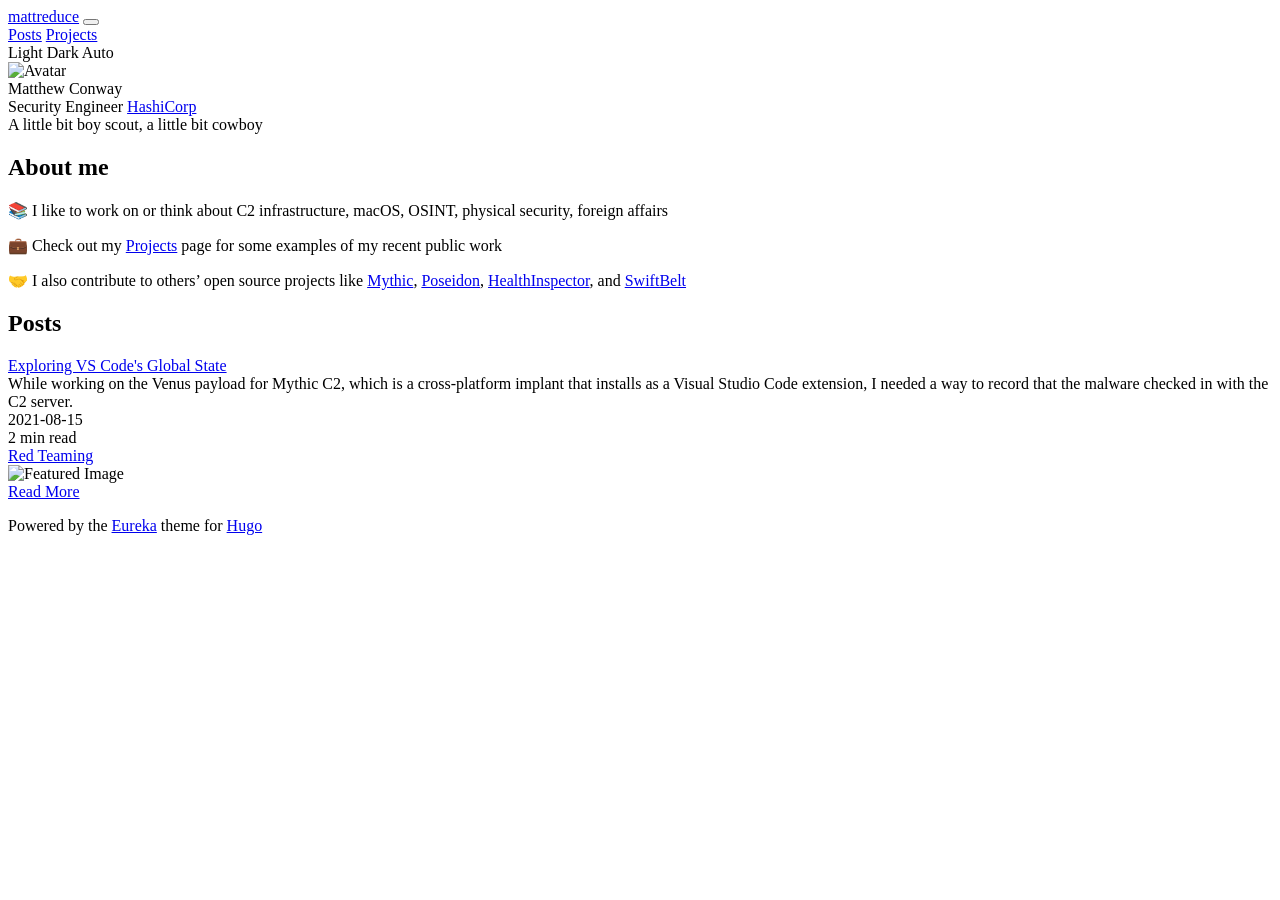
==== index.html @ b8c22f52 "Update role in About" ====
<!DOCTYPE html>
<html lang='en' ><meta charset="utf-8">
<meta name="viewport" content="width=device-width">


<title>mattreduce</title>

<meta name="generator" content="Hugo Eureka 0.8.2" />
<link rel="stylesheet" href="https://mattreduce.com/css/eureka.min.css">
<script defer src="https://mattreduce.com/js/eureka.min.js"></script>

<link rel="preconnect" href="https://fonts.gstatic.com" crossorigin>
<link rel="preload"
  href="https://fonts.googleapis.com/css2?family=Lora:wght@400;600;700&family=Noto+Serif+SC:wght@400;600;700&display=swap"
  as="style" onload="this.onload=null;this.rel='stylesheet'">

<link rel="stylesheet" href="https://cdn.jsdelivr.net/gh/highlightjs/cdn-release@10.1.0/build/styles/solarized-light.min.css"
   media="print"
  onload="this.media='all';this.onload=null" crossorigin>
<script defer src="https://cdn.jsdelivr.net/gh/highlightjs/cdn-release@10.1.0/build/highlight.min.js"
   crossorigin></script>

<script defer src="https://cdn.jsdelivr.net/npm/@fortawesome/fontawesome-free@5.14.0/js/all.min.js"
   integrity="sha256-uNYoXefWRqv&#43;PsIF/OflNmwtKM4lStn9yrz2gVl6ymo="  crossorigin></script>




<link rel="stylesheet" href="https://cdn.jsdelivr.net/npm/katex@0.12.0/dist/katex.min.css"
   integrity="sha384-AfEj0r4/OFrOo5t7NnNe46zW/tFgW6x/bCJG8FqQCEo3&#43;Aro6EYUG4&#43;cU&#43;KJWu/X"  media="print"
  onload="this.media='all';this.onload=null" crossorigin>
<script defer src="https://cdn.jsdelivr.net/npm/katex@0.12.0/dist/katex.min.js" 
  integrity="sha384-g7c&#43;Jr9ZivxKLnZTDUhnkOnsh30B4H0rpLUpJ4jAIKs4fnJI&#43;sEnkvrMWph2EDg4"  crossorigin></script>
<script defer src="https://cdn.jsdelivr.net/npm/katex@0.12.0/dist/contrib/auto-render.min.js"
   integrity="sha384-mll67QQFJfxn0IYznZYonOWZ644AWYC&#43;Pt2cHqMaRhXVrursRwvLnLaebdGIlYNa"  crossorigin></script>
<script>
  document.addEventListener("DOMContentLoaded", function () {
    renderMathInElement(document.body, {
      delimiters: [
        { left: "$$", right: "$$", display: true },
        { left: "$", right: "$", display: false },
        { left: "\\(", right: "\\)", display: false },
        { left: "\\[", right: "\\]", display: true }
      ],
    });
  });
</script>



<script defer data-domain="mattreduce.com" src="https://plausible.io/js/plausible.js"></script>

<link rel="icon" type="image/png" sizes="32x32" href="https://mattreduce.com/images/avatar_huf38824a2a3c7ac9c9c548be91b944c39_67385_32x32_fill_q75_box_center.jpg">
<link rel="apple-touch-icon" sizes="180x180" href="https://mattreduce.com/images/avatar_huf38824a2a3c7ac9c9c548be91b944c39_67385_180x180_fill_q75_box_center.jpg">

<meta name="description"
  content="Matthew Conway (mattreduce)">



<meta property="og:title" content="mattreduce" />
<meta property="og:type" content="website" />


<meta property="og:image" content="https://mattreduce.com/images/avatar.jpg">


<meta property="og:url" content="https://mattreduce.com/" />





<meta property="og:description" content="Matthew Conway (mattreduce)" />





<meta property="og:locale" content="en" />




<meta property="og:site_name" content="mattreduce" />






<meta property="og:updated_time" content="2021-08-15T00:55:00-07:00" />



<meta property="article:section" content="" />


<link rel="alternate" type="application/rss+xml" href="https://mattreduce.com/index.xml" title="mattreduce" />

<body class="flex flex-col min-h-screen">
  <header class="fixed flex items-center w-full min-h-16 pl-scrollbar z-50 bg-secondary-bg shadow-sm">
    <div class="w-full max-w-screen-xl mx-auto"><script>
    let storageColorScheme = localStorage.getItem("lightDarkMode")
    if (((storageColorScheme == 'Auto' || storageColorScheme == null) && window.matchMedia("(prefers-color-scheme: dark)").matches) || storageColorScheme == "Dark") {
        document.getElementsByTagName('html')[0].classList.add('dark')
    }
</script>
<nav class="flex items-center justify-between flex-wrap px-4 py-4 md:py-0">
    <a href="/" class="mr-6 text-primary-text text-xl font-bold">mattreduce</a>
    <button id="navbar-btn" class="md:hidden flex items-center px-3 py-2" aria-label="Open Navbar">
        <i class="fas fa-bars"></i>
    </button>

    <div id="target"
        class="hidden block md:flex md:flex-grow md:justify-between md:items-center w-full md:w-auto text-primary-text z-20">
        <div class="md:flex md:h-16 text-sm md:flex-grow pb-4 md:pb-0 border-b md:border-b-0">
            <a href="/posts/" class="block mt-4 md:inline-block md:mt-0 md:h-(16-4px) md:leading-(16-4px) box-border md:border-t-2 md:border-b-2  border-transparent  mr-4">Posts</a>
            <a href="/projects/" class="block mt-4 md:inline-block md:mt-0 md:h-(16-4px) md:leading-(16-4px) box-border md:border-t-2 md:border-b-2  border-transparent  mr-4">Projects</a>
        </div>

        <div class="flex">
            <div class="relative pt-4 md:pt-0">
                <div class="cursor-pointer hover:text-eureka" id="lightDarkMode">
                    <i class="fas fa-adjust"></i>
                </div>
                <div class="fixed hidden inset-0 opacity-0 h-full w-full cursor-default z-30" id="is-open">
                </div>
                <div class="absolute flex flex-col left-0 md:left-auto right-auto md:right-0 hidden bg-secondary-bg w-48 rounded py-2 border border-tertiary-bg cursor-pointer z-40"
                    id='lightDarkOptions'>
                    <span class="px-4 py-1 hover:text-eureka" name="Light">Light</span>
                    <span class="px-4 py-1 hover:text-eureka" name="Dark">Dark</span>
                    <span class="px-4 py-1 hover:text-eureka" name="Auto">Auto</span>
                </div>
            </div>
        </div>
    </div>

    <div class="fixed hidden inset-0 opacity-0 h-full w-full cursor-default z-0" id="is-open-mobile">
    </div>

</nav>
<script>
    
    let element = document.getElementById('lightDarkMode')
    if (storageColorScheme == null || storageColorScheme == 'Auto') {
        document.addEventListener('DOMContentLoaded', () => {
            window.matchMedia("(prefers-color-scheme: dark)").addEventListener('change', switchDarkMode)
        })
    } else if (storageColorScheme == "Light") {
        element.firstElementChild.classList.remove('fa-adjust')
        element.firstElementChild.setAttribute("data-icon", 'sun')
        element.firstElementChild.classList.add('fa-sun')
    } else if (storageColorScheme == "Dark") {
        element.firstElementChild.classList.remove('fa-adjust')
        element.firstElementChild.setAttribute("data-icon", 'moon')
        element.firstElementChild.classList.add('fa-moon')
    }

    document.addEventListener('DOMContentLoaded', () => {
        getcolorscheme();
        switchBurger();
    });
</script>
</div>
  </header>
  <main class="flex-grow pt-16">
  
  
  
    
      
  

  

  
  
  

  
    
    
    
    
      
      
        
      
    
  

  
  
  
  
    
    
    
    
      
      
    

    
    
    
    
    
  

  <div class="pl-scrollbar bg-secondary-bg" 
    >
    <div class="max-w-screen-xl mx-auto">
      <div id="about" class="lg:w-3/4 mx-auto px-6 md:px-8 xl:px-12 py-12">
        
  

  
    <div class="flex flex-col md:flex-row items-center justify-center mb-12">
  
  
    <div class="flex-none w-48 mx-auto md:ml-0 md:mr-8 md:pr-8 md:border-r">
      <img src="https://mattreduce.com/images/avatar.jpg" class="rounded-full" alt="Avatar">
    </div>
  
  <div class="flex-grow mt-4 md:mt-0">
    <div class="text-3xl py-4">Matthew Conway</div>
    <div class="w-3/12 xl:w-2/12 border-b"></div>

    <div class="flex items-center pt-4">
      
        <i class="fas fa-user"></i>
      
      <div class="flex flex-wrap">
        
          <span class="pl-4">Security Engineer</span>
        

        
          <a href="https://hashicorp.com" class="pl-4">HashiCorp</a>
        
      </div>

    </div>

    
      <div class="py-8 text-lg leading-normal">
        A little bit boy scout, a little bit cowboy
      </div>
    
  </div>
  <div class="flex md:flex-col justify-center items-end ml-8">
    
    
      
      
      
      
      
      <div class="pb-2 pr-4 md:pr-0 pt-4 md:pt-0">
        <a href="https://twitter.com/svcghost"><i class="fab fa-twitter"></i></a>
      </div>
    
      
      
      
      
      
      <div class="pb-2 pr-4 md:pr-0 pt-4 md:pt-0">
        <a href="https://github.com/mattreduce"><i class="fab fa-github"></i></a>
      </div>
    
  </div>
</div>
<div class="content">
  <h2 id="about-me">About me</h2>
<p>📚 I like to work on or think about C2 infrastructure, macOS, OSINT, physical
security, foreign affairs</p>
<p>💼 Check out my <a href="/projects/">Projects</a> page for some examples of my recent public
work</p>
<p>🤝 I also contribute to others&rsquo; open source projects like
<a href="https://github.com/its-a-feature/Mythic">Mythic</a>,
<a href="https://github.com/MythicAgents/poseidon">Poseidon</a>,
<a href="https://github.com/its-a-feature/HealthInspector">HealthInspector</a>, and
<a href="https://github.com/cedowens/SwiftBelt">SwiftBelt</a></p>

</div>

  

      </div>
    </div>
  </div>

    

  
  
    
      
  

  

  
  
  

  
    
    
    
    
      
      
    
  

  
  
  
  
    
    
    
    
      
      
    

    
    
    
    
    
  

  <div class="pl-scrollbar bg-primary-bg" 
    >
    <div class="max-w-screen-xl mx-auto">
      <div id="pages" class="lg:w-3/4 mx-auto px-6 md:px-8 xl:px-12 py-12">
        
  

  
    
  <h2 class=" font-bold text-3xl my-4">Posts</h2>


  
  
  <div class="overflow-hidden">
    
<div class="mb-6">
  <div class="bg-secondary-bg rounded border hover:shadow-lg transition ease-in-out duration-200 px-6 pt-6 pb-4">
  <div class="flex flex-col-reverse lg:flex-row justify-between">
  
  <div class="w-full lg:w-2/3">
    <div class="mb-4">
  <a href="https://mattreduce.com/posts/vscode-global-state/" class="font-bold text-xl hover:text-eureka">Exploring VS Code&#39;s Global State</a>
</div>
<div class="content">
  While working on the Venus payload for Mythic C2, which is a cross-platform implant that installs as a Visual Studio Code extension, I needed a way to record that the malware checked in with the C2 server.
</div>

<div class="flex flex-wrap flex-row items-center mt-2 text-tertiary-text">
    <div class="mr-6 my-2">
        <i class="fas fa-calendar mr-1"></i>
        <span>2021-08-15</span>
    </div>
    <div class="mr-6 my-2">
        <i class="fas fa-clock mr-1"></i>
        <span>2 min read</span>
    </div>
    
    
    <div class="mr-6 my-2">
        <i class="fas fa-folder mr-1"></i>
        
        <a href="https://mattreduce.com/categories/red-teaming/" class="hover:text-eureka">Red Teaming</a>
        
    </div>
    

    
</div>

  </div>

  
  <div class="w-full lg:w-1/3 mb-4 lg:mb-0 lg:ml-8">
    <img src="https://mattreduce.com/images/posts/vscode-global-state.png" class="w-full" alt="Featured Image">
  </div>
  
</div>
</div>
</div>

    <div class="px-8 pt-2 hover:text-eureka">
      
  <a href="https://mattreduce.com/posts/" class="font-semibold">Read More</a>
  <i class="fas fa-caret-right ml-1"></i>

    </div>
  </div>












  

      </div>
    </div>
  </div>

    

  
  
  </main>
  <footer class="pl-scrollbar">
    <div class="w-full max-w-screen-xl mx-auto"><div class="text-center p-6 pin-b">
    <p class="text-sm text-tertiary-text"> Powered by the <a href="https://github.com/wangchucheng/hugo-eureka" class="hover:text-eureka">Eureka</a> theme for <a href="https://gohugo.io" class="hover:text-eureka">Hugo</a></p>
</div></div>
  </footer>
</body>

</html>
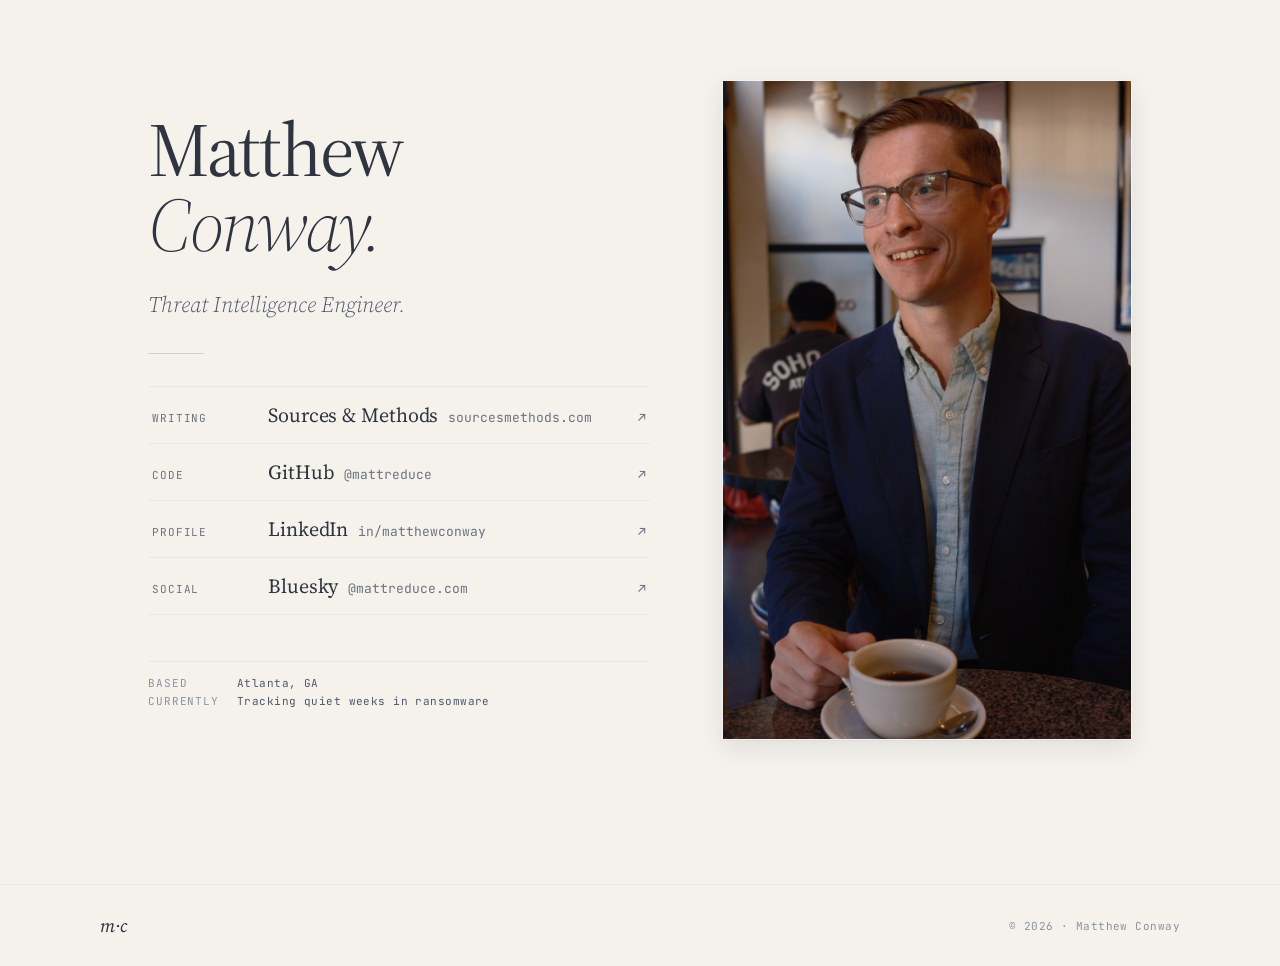
==== commit 9a74b845: "Redo mattreduce.com for 2026" ====
--- a/index.html
+++ b/index.html
@@ -1,437 +1,74 @@
-<!DOCTYPE html>
-<html lang='en' ><meta charset="utf-8">
-<meta name="viewport" content="width=device-width">
+<!doctype html>
+<html lang="en">
+<head>
+  <meta charset="utf-8">
+  <title>Matthew Conway</title>
+  <meta name="viewport" content="width=device-width, initial-scale=1">
+  <link rel="stylesheet" href="styles.css">
+</head>
+<body>
 
+<main class="mc-page" data-screen-label="home">
+  <section class="mc-card">
+    <div class="mc-card-text">
+      <h1 class="mc-card-name">Matthew<br><em class="it">Conway.</em></h1>
+      <p class="mc-card-role">Threat Intelligence Engineer.</p>
+      <div class="mc-card-rule"></div>
 
-<title>mattreduce</title>
+      <ul class="mc-linklist">
+        <li>
+          <a href="https://sourcesmethods.com" target="_blank" rel="noopener noreferrer">
+            <span class="ll-tag">Writing</span>
+            <span class="ll-name">Sources &amp; Methods<span class="ll-handle">sourcesmethods.com</span></span>
+            <span class="ll-arrow">↗</span>
+          </a>
+        </li>
+        <li>
+          <a href="https://github.com/mattreduce" target="_blank" rel="noopener noreferrer">
+            <span class="ll-tag">Code</span>
+            <span class="ll-name">GitHub<span class="ll-handle">@mattreduce</span></span>
+            <span class="ll-arrow">↗</span>
+          </a>
+        </li>
+        <li>
+          <a href="https://www.linkedin.com/in/matthewconway" target="_blank" rel="noopener noreferrer">
+            <span class="ll-tag">Profile</span>
+            <span class="ll-name">LinkedIn<span class="ll-handle">in/matthewconway</span></span>
+            <span class="ll-arrow">↗</span>
+          </a>
+        </li>
+        <li>
+          <a href="https://bsky.app/profile/mattreduce.com" target="_blank" rel="noopener noreferrer">
+            <span class="ll-tag">Social</span>
+            <span class="ll-name">Bluesky<span class="ll-handle">@mattreduce.com</span></span>
+            <span class="ll-arrow">↗</span>
+          </a>
+        </li>
+      </ul>
 
-<meta name="generator" content="Hugo Eureka 0.8.2" />
-<link rel="stylesheet" href="https://mattreduce.com/css/eureka.min.css">
-<script defer src="https://mattreduce.com/js/eureka.min.js"></script>
-
-<link rel="preconnect" href="https://fonts.gstatic.com" crossorigin>
-<link rel="preload"
-  href="https://fonts.googleapis.com/css2?family=Lora:wght@400;600;700&family=Noto+Serif+SC:wght@400;600;700&display=swap"
-  as="style" onload="this.onload=null;this.rel='stylesheet'">
-
-<link rel="stylesheet" href="https://cdn.jsdelivr.net/gh/highlightjs/cdn-release@10.1.0/build/styles/solarized-light.min.css"
-   media="print"
-  onload="this.media='all';this.onload=null" crossorigin>
-<script defer src="https://cdn.jsdelivr.net/gh/highlightjs/cdn-release@10.1.0/build/highlight.min.js"
-   crossorigin></script>
-
-<script defer src="https://cdn.jsdelivr.net/npm/@fortawesome/fontawesome-free@5.14.0/js/all.min.js"
-   integrity="sha256-uNYoXefWRqv&#43;PsIF/OflNmwtKM4lStn9yrz2gVl6ymo="  crossorigin></script>
-
-
-
-
-<link rel="stylesheet" href="https://cdn.jsdelivr.net/npm/katex@0.12.0/dist/katex.min.css"
-   integrity="sha384-AfEj0r4/OFrOo5t7NnNe46zW/tFgW6x/bCJG8FqQCEo3&#43;Aro6EYUG4&#43;cU&#43;KJWu/X"  media="print"
-  onload="this.media='all';this.onload=null" crossorigin>
-<script defer src="https://cdn.jsdelivr.net/npm/katex@0.12.0/dist/katex.min.js" 
-  integrity="sha384-g7c&#43;Jr9ZivxKLnZTDUhnkOnsh30B4H0rpLUpJ4jAIKs4fnJI&#43;sEnkvrMWph2EDg4"  crossorigin></script>
-<script defer src="https://cdn.jsdelivr.net/npm/katex@0.12.0/dist/contrib/auto-render.min.js"
-   integrity="sha384-mll67QQFJfxn0IYznZYonOWZ644AWYC&#43;Pt2cHqMaRhXVrursRwvLnLaebdGIlYNa"  crossorigin></script>
-<script>
-  document.addEventListener("DOMContentLoaded", function () {
-    renderMathInElement(document.body, {
-      delimiters: [
-        { left: "$$", right: "$$", display: true },
-        { left: "$", right: "$", display: false },
-        { left: "\\(", right: "\\)", display: false },
-        { left: "\\[", right: "\\]", display: true }
-      ],
-    });
-  });
-</script>
-
-
-
-<script defer data-domain="mattreduce.com" src="https://plausible.io/js/plausible.js"></script>
-
-<link rel="icon" type="image/png" sizes="32x32" href="https://mattreduce.com/images/avatar_huf38824a2a3c7ac9c9c548be91b944c39_67385_32x32_fill_q75_box_center.jpg">
-<link rel="apple-touch-icon" sizes="180x180" href="https://mattreduce.com/images/avatar_huf38824a2a3c7ac9c9c548be91b944c39_67385_180x180_fill_q75_box_center.jpg">
-
-<meta name="description"
-  content="Matthew Conway (mattreduce)">
-
-
-
-<meta property="og:title" content="mattreduce" />
-<meta property="og:type" content="website" />
-
-
-<meta property="og:image" content="https://mattreduce.com/images/avatar.jpg">
-
-
-<meta property="og:url" content="https://mattreduce.com/" />
-
-
-
-
-
-<meta property="og:description" content="Matthew Conway (mattreduce)" />
-
-
-
-
-
-<meta property="og:locale" content="en" />
-
-
-
-
-<meta property="og:site_name" content="mattreduce" />
-
-
-
-
-
-
-<meta property="og:updated_time" content="2021-08-15T00:55:00-07:00" />
-
-
-
-<meta property="article:section" content="" />
-
-
-<link rel="alternate" type="application/rss+xml" href="https://mattreduce.com/index.xml" title="mattreduce" />
-
-<body class="flex flex-col min-h-screen">
-  <header class="fixed flex items-center w-full min-h-16 pl-scrollbar z-50 bg-secondary-bg shadow-sm">
-    <div class="w-full max-w-screen-xl mx-auto"><script>
-    let storageColorScheme = localStorage.getItem("lightDarkMode")
-    if (((storageColorScheme == 'Auto' || storageColorScheme == null) && window.matchMedia("(prefers-color-scheme: dark)").matches) || storageColorScheme == "Dark") {
-        document.getElementsByTagName('html')[0].classList.add('dark')
-    }
-</script>
-<nav class="flex items-center justify-between flex-wrap px-4 py-4 md:py-0">
-    <a href="/" class="mr-6 text-primary-text text-xl font-bold">mattreduce</a>
-    <button id="navbar-btn" class="md:hidden flex items-center px-3 py-2" aria-label="Open Navbar">
-        <i class="fas fa-bars"></i>
-    </button>
-
-    <div id="target"
-        class="hidden block md:flex md:flex-grow md:justify-between md:items-center w-full md:w-auto text-primary-text z-20">
-        <div class="md:flex md:h-16 text-sm md:flex-grow pb-4 md:pb-0 border-b md:border-b-0">
-            <a href="/posts/" class="block mt-4 md:inline-block md:mt-0 md:h-(16-4px) md:leading-(16-4px) box-border md:border-t-2 md:border-b-2  border-transparent  mr-4">Posts</a>
-            <a href="/projects/" class="block mt-4 md:inline-block md:mt-0 md:h-(16-4px) md:leading-(16-4px) box-border md:border-t-2 md:border-b-2  border-transparent  mr-4">Projects</a>
-        </div>
-
-        <div class="flex">
-            <div class="relative pt-4 md:pt-0">
-                <div class="cursor-pointer hover:text-eureka" id="lightDarkMode">
-                    <i class="fas fa-adjust"></i>
-                </div>
-                <div class="fixed hidden inset-0 opacity-0 h-full w-full cursor-default z-30" id="is-open">
-                </div>
-                <div class="absolute flex flex-col left-0 md:left-auto right-auto md:right-0 hidden bg-secondary-bg w-48 rounded py-2 border border-tertiary-bg cursor-pointer z-40"
-                    id='lightDarkOptions'>
-                    <span class="px-4 py-1 hover:text-eureka" name="Light">Light</span>
-                    <span class="px-4 py-1 hover:text-eureka" name="Dark">Dark</span>
-                    <span class="px-4 py-1 hover:text-eureka" name="Auto">Auto</span>
-                </div>
-            </div>
-        </div>
+      <div class="mc-card-coords">
+        <span class="k">Based</span><span class="v">Atlanta, GA</span>
+        <span class="k">Currently</span><span class="v">Tracking quiet weeks in ransomware</span>
+      </div>
     </div>
 
-    <div class="fixed hidden inset-0 opacity-0 h-full w-full cursor-default z-0" id="is-open-mobile">
-    </div>
-
-</nav>
-<script>
-    
-    let element = document.getElementById('lightDarkMode')
-    if (storageColorScheme == null || storageColorScheme == 'Auto') {
-        document.addEventListener('DOMContentLoaded', () => {
-            window.matchMedia("(prefers-color-scheme: dark)").addEventListener('change', switchDarkMode)
-        })
-    } else if (storageColorScheme == "Light") {
-        element.firstElementChild.classList.remove('fa-adjust')
-        element.firstElementChild.setAttribute("data-icon", 'sun')
-        element.firstElementChild.classList.add('fa-sun')
-    } else if (storageColorScheme == "Dark") {
-        element.firstElementChild.classList.remove('fa-adjust')
-        element.firstElementChild.setAttribute("data-icon", 'moon')
-        element.firstElementChild.classList.add('fa-moon')
-    }
-
-    document.addEventListener('DOMContentLoaded', () => {
-        getcolorscheme();
-        switchBurger();
-    });
-</script>
-</div>
-  </header>
-  <main class="flex-grow pt-16">
-  
-  
-  
-    
-      
-  
-
-  
-
-  
-  
-  
-
-  
-    
-    
-    
-    
-      
-      
-        
-      
-    
-  
-
-  
-  
-  
-  
-    
-    
-    
-    
-      
-      
-    
-
-    
-    
-    
-    
-    
-  
-
-  <div class="pl-scrollbar bg-secondary-bg" 
-    >
-    <div class="max-w-screen-xl mx-auto">
-      <div id="about" class="lg:w-3/4 mx-auto px-6 md:px-8 xl:px-12 py-12">
-        
-  
-
-  
-    <div class="flex flex-col md:flex-row items-center justify-center mb-12">
-  
-  
-    <div class="flex-none w-48 mx-auto md:ml-0 md:mr-8 md:pr-8 md:border-r">
-      <img src="https://mattreduce.com/images/avatar.jpg" class="rounded-full" alt="Avatar">
-    </div>
-  
-  <div class="flex-grow mt-4 md:mt-0">
-    <div class="text-3xl py-4">Matthew Conway</div>
-    <div class="w-3/12 xl:w-2/12 border-b"></div>
-
-    <div class="flex items-center pt-4">
-      
-        <i class="fas fa-user"></i>
-      
-      <div class="flex flex-wrap">
-        
-          <span class="pl-4">Security Engineer</span>
-        
-
-        
-          <a href="https://hashicorp.com" class="pl-4">HashiCorp</a>
-        
-      </div>
-
-    </div>
-
-    
-      <div class="py-8 text-lg leading-normal">
-        A little bit boy scout, a little bit cowboy
-      </div>
-    
-  </div>
-  <div class="flex md:flex-col justify-center items-end ml-8">
-    
-    
-      
-      
-      
-      
-      
-      <div class="pb-2 pr-4 md:pr-0 pt-4 md:pt-0">
-        <a href="https://twitter.com/svcghost"><i class="fab fa-twitter"></i></a>
-      </div>
-    
-      
-      
-      
-      
-      
-      <div class="pb-2 pr-4 md:pr-0 pt-4 md:pt-0">
-        <a href="https://github.com/mattreduce"><i class="fab fa-github"></i></a>
-      </div>
-    
-  </div>
-</div>
-<div class="content">
-  <h2 id="about-me">About me</h2>
-<p>📚 I like to work on or think about C2 infrastructure, macOS, OSINT, physical
-security, foreign affairs</p>
-<p>💼 Check out my <a href="/projects/">Projects</a> page for some examples of my recent public
-work</p>
-<p>🤝 I also contribute to others&rsquo; open source projects like
-<a href="https://github.com/its-a-feature/Mythic">Mythic</a>,
-<a href="https://github.com/MythicAgents/poseidon">Poseidon</a>,
-<a href="https://github.com/its-a-feature/HealthInspector">HealthInspector</a>, and
-<a href="https://github.com/cedowens/SwiftBelt">SwiftBelt</a></p>
-
-</div>
-
-  
-
+    <div class="mc-card-portrait">
+      <div class="mc-portrait-frame">
+        <img src="matthew.jpg" alt="Matthew Conway">
       </div>
     </div>
+  </section>
+</main>
+
+<footer class="mc-footer">
+  <div class="mc-footer-inner">
+    <div class="mc-footer-brand">
+      <span class="mc-brand-mono">m·c</span>
+      <span class="mc-footer-tag"></span>
+    </div>
+    <div class="mc-footer-meta">© 2026 · Matthew Conway</div>
   </div>
+</footer>
 
-    
-
-  
-  
-    
-      
-  
-
-  
-
-  
-  
-  
-
-  
-    
-    
-    
-    
-      
-      
-    
-  
-
-  
-  
-  
-  
-    
-    
-    
-    
-      
-      
-    
-
-    
-    
-    
-    
-    
-  
-
-  <div class="pl-scrollbar bg-primary-bg" 
-    >
-    <div class="max-w-screen-xl mx-auto">
-      <div id="pages" class="lg:w-3/4 mx-auto px-6 md:px-8 xl:px-12 py-12">
-        
-  
-
-  
-    
-  <h2 class=" font-bold text-3xl my-4">Posts</h2>
-
-
-  
-  
-  <div class="overflow-hidden">
-    
-<div class="mb-6">
-  <div class="bg-secondary-bg rounded border hover:shadow-lg transition ease-in-out duration-200 px-6 pt-6 pb-4">
-  <div class="flex flex-col-reverse lg:flex-row justify-between">
-  
-  <div class="w-full lg:w-2/3">
-    <div class="mb-4">
-  <a href="https://mattreduce.com/posts/vscode-global-state/" class="font-bold text-xl hover:text-eureka">Exploring VS Code&#39;s Global State</a>
-</div>
-<div class="content">
-  While working on the Venus payload for Mythic C2, which is a cross-platform implant that installs as a Visual Studio Code extension, I needed a way to record that the malware checked in with the C2 server.
-</div>
-
-<div class="flex flex-wrap flex-row items-center mt-2 text-tertiary-text">
-    <div class="mr-6 my-2">
-        <i class="fas fa-calendar mr-1"></i>
-        <span>2021-08-15</span>
-    </div>
-    <div class="mr-6 my-2">
-        <i class="fas fa-clock mr-1"></i>
-        <span>2 min read</span>
-    </div>
-    
-    
-    <div class="mr-6 my-2">
-        <i class="fas fa-folder mr-1"></i>
-        
-        <a href="https://mattreduce.com/categories/red-teaming/" class="hover:text-eureka">Red Teaming</a>
-        
-    </div>
-    
-
-    
-</div>
-
-  </div>
-
-  
-  <div class="w-full lg:w-1/3 mb-4 lg:mb-0 lg:ml-8">
-    <img src="https://mattreduce.com/images/posts/vscode-global-state.png" class="w-full" alt="Featured Image">
-  </div>
-  
-</div>
-</div>
-</div>
-
-    <div class="px-8 pt-2 hover:text-eureka">
-      
-  <a href="https://mattreduce.com/posts/" class="font-semibold">Read More</a>
-  <i class="fas fa-caret-right ml-1"></i>
-
-    </div>
-  </div>
-
-
-
-
-
-
-
-
-
-
-
-
-  
-
-      </div>
-    </div>
-  </div>
-
-    
-
-  
-  
-  </main>
-  <footer class="pl-scrollbar">
-    <div class="w-full max-w-screen-xl mx-auto"><div class="text-center p-6 pin-b">
-    <p class="text-sm text-tertiary-text"> Powered by the <a href="https://github.com/wangchucheng/hugo-eureka" class="hover:text-eureka">Eureka</a> theme for <a href="https://gohugo.io" class="hover:text-eureka">Hugo</a></p>
-</div></div>
-  </footer>
 </body>
-
-</html>+</html>
--- a/styles.css
+++ b/styles.css
@@ -0,0 +1,370 @@
+@import url("colors_and_type.css");
+
+* { box-sizing: border-box; }
+html, body { margin: 0; padding: 0; }
+body {
+  background: var(--bg);
+  color: var(--fg-1);
+  font-family: var(--font-sans);
+  -webkit-font-smoothing: antialiased;
+  text-rendering: optimizeLegibility;
+}
+
+a { color: inherit; }
+
+/* ---------- NAV ---------- */
+.mc-nav {
+  position: sticky; top: 0; z-index: 10;
+  display: flex; align-items: center; justify-content: space-between;
+  padding: 18px 48px;
+  border-bottom: 1px solid rgba(46,52,64,.08);
+  background: rgba(245,242,236,.85);
+  backdrop-filter: blur(10px);
+  -webkit-backdrop-filter: blur(10px);
+}
+.mc-brand {
+  font-family: var(--font-serif); font-style: italic; font-weight: 400;
+  font-size: 19px; color: var(--fg-1); letter-spacing: -0.01em;
+  text-decoration: none;
+}
+.mc-nav-links { display: flex; gap: 28px; }
+.mc-nav-link {
+  font-family: var(--font-sans); font-size: 13px; font-weight: 500;
+  color: var(--fg-2); text-decoration: none;
+  transition: color 150ms;
+  padding-bottom: 4px;
+  border-bottom: 1px solid transparent;
+}
+.mc-nav-link:hover { color: var(--fg-1); }
+.mc-nav-link.is-active { color: var(--fg-1); border-bottom-color: var(--fg-1); }
+.mc-nav-meta {
+  font-family: var(--font-mono); font-size: 11px; color: var(--fg-3); letter-spacing: 0.04em;
+}
+
+/* ---------- LAYOUT ---------- */
+.mc-page { max-width: 1080px; margin: 0 auto; padding: 56px 48px 80px; }
+.mc-eyebrow {
+  font-family: var(--font-sans); font-weight: 500; font-size: 12px;
+  letter-spacing: 0.14em; text-transform: uppercase; color: var(--fg-3);
+}
+.mc-section-title {
+  font-family: var(--font-serif); font-weight: 400; font-size: 28px;
+  letter-spacing: -0.01em; margin: 0;
+}
+
+/* ---------- HOME — calling card ---------- */
+.mc-card {
+  display: grid;
+  grid-template-columns: 1.1fr 0.9fr;
+  gap: 72px;
+  align-items: stretch;
+  padding: 24px 0 0;
+  min-height: calc(100vh - 56px - 80px - 80px);
+}
+.mc-card-text {
+  display: flex; flex-direction: column; justify-content: center;
+  gap: 28px;
+  padding: 24px 0;
+}
+.mc-card-eyebrow-row {
+  display: flex; gap: 16px; align-items: center;
+}
+.mc-card-name {
+  font-family: var(--font-serif); font-weight: 400;
+  font-size: 76px; line-height: 0.98; letter-spacing: -0.03em;
+  color: var(--fg-1); margin: 0;
+}
+.mc-card-name .it { font-style: italic; font-weight: 300; }
+.mc-card-role {
+  font-family: var(--font-serif); font-weight: 300; font-style: italic;
+  font-size: 22px; line-height: 1.45; color: var(--fg-2);
+  margin: 0; max-width: 32ch;
+}
+.mc-card-rule {
+  height: 1px; background: var(--border-strong); width: 56px; margin: 4px 0;
+}
+.mc-card-handnote {
+  font-family: var(--font-sans); font-size: 14px; line-height: 1.55;
+  color: var(--fg-2); margin: 0; max-width: 38ch;
+}
+
+/* link list — editorial, mono labels */
+.mc-linklist { list-style: none; padding: 0; margin: 0; display: flex; flex-direction: column; }
+.mc-linklist li {
+  border-top: 1px solid var(--hairline);
+}
+.mc-linklist li:last-child { border-bottom: 1px solid var(--hairline); }
+.mc-linklist a {
+  display: grid;
+  grid-template-columns: 96px 1fr auto;
+  gap: 20px;
+  align-items: baseline;
+  padding: 14px 4px;
+  text-decoration: none;
+  color: var(--fg-1);
+  transition: background 200ms, padding 200ms;
+}
+.mc-linklist a:hover {
+  background: rgba(46,52,64,.03);
+  padding-left: 10px;
+}
+.mc-linklist .ll-tag {
+  font-family: var(--font-mono); font-size: 11px;
+  letter-spacing: 0.08em; text-transform: uppercase;
+  color: var(--fg-3);
+}
+.mc-linklist .ll-name {
+  font-family: var(--font-serif); font-weight: 400;
+  font-size: 20px; letter-spacing: -0.005em;
+  color: var(--fg-1);
+}
+.mc-linklist .ll-name .ll-handle {
+  font-family: var(--font-mono); font-size: 13px;
+  color: var(--fg-3); margin-left: 10px; letter-spacing: 0;
+}
+.mc-linklist .ll-arrow {
+  font-family: var(--font-mono); font-size: 13px; color: var(--fg-3);
+  transition: transform 200ms var(--ease-out), color 200ms;
+}
+.mc-linklist a:hover .ll-arrow { transform: translateX(4px); color: var(--nord10); }
+
+/* portrait column */
+.mc-card-portrait {
+  position: relative;
+  display: flex; align-items: stretch;
+}
+.mc-portrait-frame {
+  position: relative;
+  width: 100%;
+  background: #fff;
+  border: 1px solid var(--hairline);
+  box-shadow: 0 1px 0 rgba(46,52,64,.04), 0 8px 24px rgba(46,52,64,.10);
+}
+.mc-portrait-frame img {
+  display: block; width: 100%; height: 100%;
+  object-fit: cover; object-position: center 22%;
+  filter: saturate(0.92) contrast(1.02);
+}
+.mc-portrait-caption {
+  position: absolute;
+  left: 0; right: 0; bottom: 0;
+  padding: 14px 18px;
+  background: linear-gradient(to top, rgba(26,31,42,.78), rgba(26,31,42,0));
+  color: var(--nord6);
+  font-family: var(--font-mono); font-size: 11px;
+  letter-spacing: 0.06em; text-transform: uppercase;
+  display: flex; justify-content: space-between; gap: 12px;
+}
+.mc-portrait-caption .pc-meta { color: rgba(236,239,244,0.62); letter-spacing: 0.04em; }
+
+.mc-card-coords {
+  display: grid; grid-template-columns: auto 1fr; gap: 4px 18px;
+  font-family: var(--font-mono); font-size: 11px;
+  color: var(--fg-3); letter-spacing: 0.04em;
+  margin-top: 18px;
+  padding-top: 14px;
+  border-top: 1px solid var(--hairline);
+}
+.mc-card-coords .k { color: var(--fg-muted); text-transform: uppercase; letter-spacing: 0.08em; }
+.mc-card-coords .v { color: var(--fg-2); }
+
+/* ---------- ABOUT ---------- */
+.mc-about {
+  display: grid;
+  grid-template-columns: 220px 1fr;
+  gap: 56px;
+  align-items: start;
+}
+.mc-about-portrait {
+  position: sticky; top: 96px;
+  display: flex; flex-direction: column; gap: 14px;
+}
+.mc-about-portrait .mc-portrait-frame { aspect-ratio: 4/5; }
+.mc-about-side-meta {
+  display: flex; flex-direction: column; gap: 10px;
+  font-family: var(--font-mono); font-size: 11px;
+  color: var(--fg-3); letter-spacing: 0.04em;
+}
+.mc-about-side-meta .row { display: flex; justify-content: space-between; gap: 8px; }
+.mc-about-side-meta .k { color: var(--fg-muted); text-transform: uppercase; letter-spacing: 0.08em; }
+.mc-about-side-meta .v { color: var(--fg-2); text-align: right; }
+
+.mc-about-body {
+  font-family: var(--font-serif); font-weight: 400; font-size: 19px;
+  line-height: 1.65; color: var(--fg-1);
+  max-width: 60ch;
+}
+.mc-about-h1 {
+  font-family: var(--font-serif); font-weight: 400;
+  font-size: 56px; line-height: 1.02; letter-spacing: -0.025em;
+  margin: 0 0 8px;
+}
+.mc-about-lede {
+  font-family: var(--font-serif); font-style: italic; font-weight: 300;
+  font-size: 22px; line-height: 1.5; color: var(--fg-2);
+  margin: 0 0 28px;
+}
+.mc-about-body p { margin: 0 0 1.2em; text-wrap: pretty; }
+.mc-about-body h2 {
+  font-family: var(--font-serif); font-weight: 400;
+  font-size: 26px; line-height: 1.2; letter-spacing: -0.01em;
+  margin: 1.8em 0 0.4em;
+}
+.mc-about-pull {
+  border-left: 2px solid var(--nord10);
+  padding: 4px 0 4px 18px;
+  font-family: var(--font-serif); font-style: italic;
+  font-size: 22px; line-height: 1.45; color: var(--fg-1);
+  margin: 1.6em 0; max-width: 56ch;
+}
+.mc-about-divider {
+  display: flex; align-items: center; gap: 14px;
+  margin: 56px 0 24px;
+}
+.mc-about-divider::before, .mc-about-divider::after {
+  content: ""; height: 1px; background: var(--border); flex: 1;
+}
+.mc-about-divider span {
+  font-family: var(--font-mono); font-size: 11px;
+  letter-spacing: 0.14em; text-transform: uppercase; color: var(--fg-3);
+}
+
+/* ---------- WORK ---------- */
+.mc-work-head {
+  max-width: 720px;
+  padding: 12px 0 48px;
+  border-bottom: 1px solid var(--hairline);
+  margin-bottom: 40px;
+}
+.mc-work-h1 {
+  font-family: var(--font-serif); font-weight: 400;
+  font-size: 56px; line-height: 1.02; letter-spacing: -0.025em;
+  margin: 8px 0 12px;
+}
+.mc-work-lede {
+  font-family: var(--font-serif); font-style: italic; font-weight: 300;
+  font-size: 22px; line-height: 1.5; color: var(--fg-2);
+  margin: 0; max-width: 56ch;
+}
+
+.mc-work-section {
+  display: grid;
+  grid-template-columns: 200px 1fr;
+  gap: 56px;
+  padding: 28px 0 36px;
+  border-bottom: 1px solid var(--hairline);
+}
+.mc-work-section:last-of-type { border-bottom: 0; }
+.mc-work-section-head {
+  position: sticky; top: 96px; align-self: start;
+  display: flex; flex-direction: column; gap: 6px;
+}
+.mc-work-section-num {
+  font-family: var(--font-mono); font-size: 11px;
+  letter-spacing: 0.08em; text-transform: uppercase; color: var(--fg-muted);
+}
+.mc-work-section-title {
+  font-family: var(--font-serif); font-weight: 400;
+  font-size: 26px; letter-spacing: -0.01em; line-height: 1.1;
+  color: var(--fg-1);
+}
+.mc-work-list { display: flex; flex-direction: column; gap: 0; }
+
+.mc-project {
+  display: grid;
+  grid-template-columns: 1fr auto;
+  gap: 12px 28px;
+  padding: 22px 0;
+  border-top: 1px solid var(--hairline);
+  align-items: start;
+}
+.mc-project:first-child { border-top: 0; padding-top: 8px; }
+.mc-project-meta {
+  font-family: var(--font-mono); font-size: 11px;
+  letter-spacing: 0.04em; color: var(--fg-3);
+  display: flex; gap: 10px; flex-wrap: wrap; align-items: baseline;
+}
+.mc-project-name {
+  font-family: var(--font-serif); font-weight: 400;
+  font-size: 24px; line-height: 1.2; letter-spacing: -0.01em;
+  color: var(--fg-1); margin: 6px 0 4px;
+}
+.mc-project-name a {
+  text-decoration: none; color: inherit;
+  border-bottom: 1px solid transparent;
+  transition: border-color 200ms;
+}
+.mc-project-name a:hover { border-bottom-color: var(--fg-1); }
+.mc-project-dek {
+  font-family: var(--font-sans); font-size: 14px; line-height: 1.55;
+  color: var(--fg-2); margin: 0; max-width: 60ch;
+}
+.mc-project-tags { display: flex; gap: 6px; flex-wrap: wrap; margin-top: 10px; }
+.mc-project-link {
+  grid-row: 1 / span 4;
+  grid-column: 2;
+  font-family: var(--font-mono); font-size: 11px;
+  letter-spacing: 0.08em; text-transform: uppercase;
+  color: var(--fg-3); text-decoration: none;
+  align-self: center;
+  white-space: nowrap;
+  display: inline-flex; align-items: center; gap: 6px;
+  transition: color 200ms;
+}
+.mc-project-link:hover { color: var(--nord10); }
+.mc-project-link .arrow { transition: transform 200ms var(--ease-out); }
+.mc-project-link:hover .arrow { transform: translateX(3px); }
+
+.mc-tag {
+  font-family: var(--font-mono); font-size: 10px;
+  letter-spacing: 0.06em; text-transform: uppercase;
+  color: var(--fg-3); padding: 2px 6px;
+  border: 1px solid rgba(46,52,64,.12); border-radius: 2px;
+}
+.mc-sep { color: var(--fg-muted); }
+
+/* ---------- LINK BLOCK (reused on About) ---------- */
+.mc-elsewhere-head {
+  display: flex; align-items: baseline; justify-content: space-between;
+  margin-bottom: 14px; gap: 16px;
+}
+.mc-elsewhere-head .mc-eyebrow { color: var(--fg-2); }
+
+/* ---------- FOOTER ---------- */
+.mc-footer {
+  border-top: 1px solid var(--hairline);
+  margin-top: 64px; padding: 28px 48px;
+  background: var(--bg);
+}
+.mc-footer-inner {
+  max-width: 1080px; margin: 0 auto;
+  display: flex; justify-content: space-between; align-items: center;
+  gap: 24px; flex-wrap: wrap;
+}
+.mc-footer-brand { display: flex; align-items: center; gap: 14px; }
+.mc-brand-mono {
+  font-family: var(--font-serif); font-style: italic; font-size: 18px;
+  color: var(--fg-1);
+}
+.mc-footer-tag { font-family: var(--font-sans); font-size: 13px; color: var(--fg-3); }
+.mc-footer-meta { font-family: var(--font-mono); font-size: 11px; color: var(--fg-muted); letter-spacing: 0.04em; }
+
+/* ---------- RESPONSIVE ---------- */
+@media (max-width: 880px) {
+  .mc-nav { padding: 14px 24px; }
+  .mc-nav-meta { display: none; }
+  .mc-card-name, .mc-card-role, .mc-card-rule { display: none; }
+  .mc-page { padding: 32px 24px 64px; }
+  .mc-card { grid-template-columns: 1fr; gap: 36px; }
+  .mc-card-portrait { order: -1; max-width: 360px; }
+  .mc-card-name { font-size: 56px; }
+  .mc-about { grid-template-columns: 1fr; gap: 36px; }
+  .mc-about-portrait { position: static; max-width: 220px; }
+  .mc-about-h1, .mc-work-h1 { font-size: 44px; }
+  .mc-work-section { grid-template-columns: 1fr; gap: 20px; }
+  .mc-work-section-head { position: static; }
+  .mc-project { grid-template-columns: 1fr; }
+  .mc-project-link { grid-row: auto; grid-column: auto; align-self: start; margin-top: 4px; }
+  .mc-linklist a { grid-template-columns: 80px 1fr auto; gap: 12px; }
+  .mc-footer { padding: 24px; }
+}
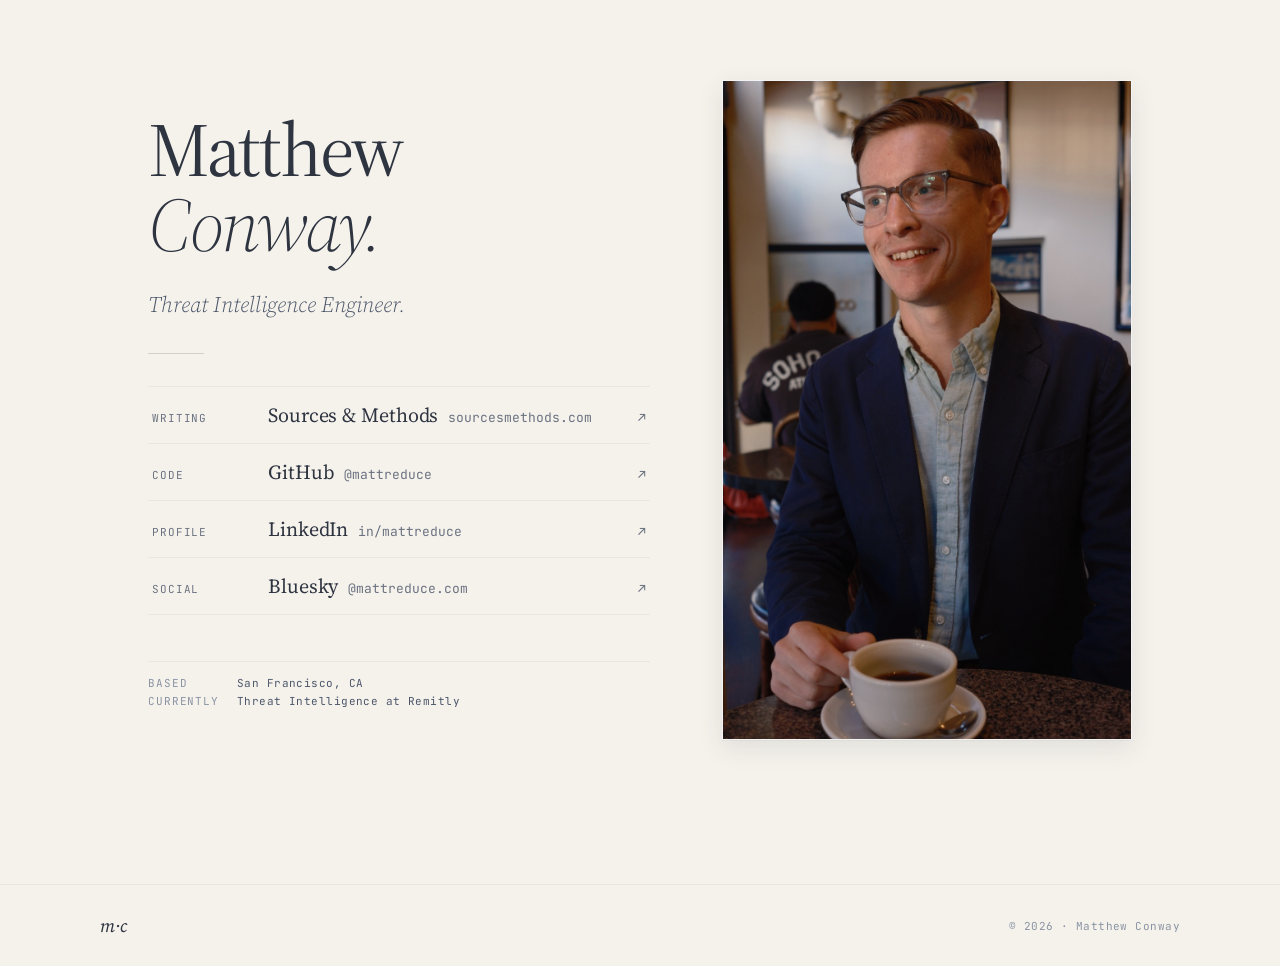
==== commit ba67b34a: "Update home page" ====
--- a/index.html
+++ b/index.html
@@ -31,9 +31,9 @@
           </a>
         </li>
         <li>
-          <a href="https://www.linkedin.com/in/matthewconway" target="_blank" rel="noopener noreferrer">
+          <a href="https://www.linkedin.com/in/mattreduce/" target="_blank" rel="noopener noreferrer">
             <span class="ll-tag">Profile</span>
-            <span class="ll-name">LinkedIn<span class="ll-handle">in/matthewconway</span></span>
+            <span class="ll-name">LinkedIn<span class="ll-handle">in/mattreduce</span></span>
             <span class="ll-arrow">↗</span>
           </a>
         </li>
@@ -47,8 +47,8 @@
       </ul>
 
       <div class="mc-card-coords">
-        <span class="k">Based</span><span class="v">Atlanta, GA</span>
-        <span class="k">Currently</span><span class="v">Tracking quiet weeks in ransomware</span>
+        <span class="k">Based</span><span class="v">San Francisco, CA</span>
+        <span class="k">Currently</span><span class="v">Threat Intelligence at Remitly</span>
       </div>
     </div>
 
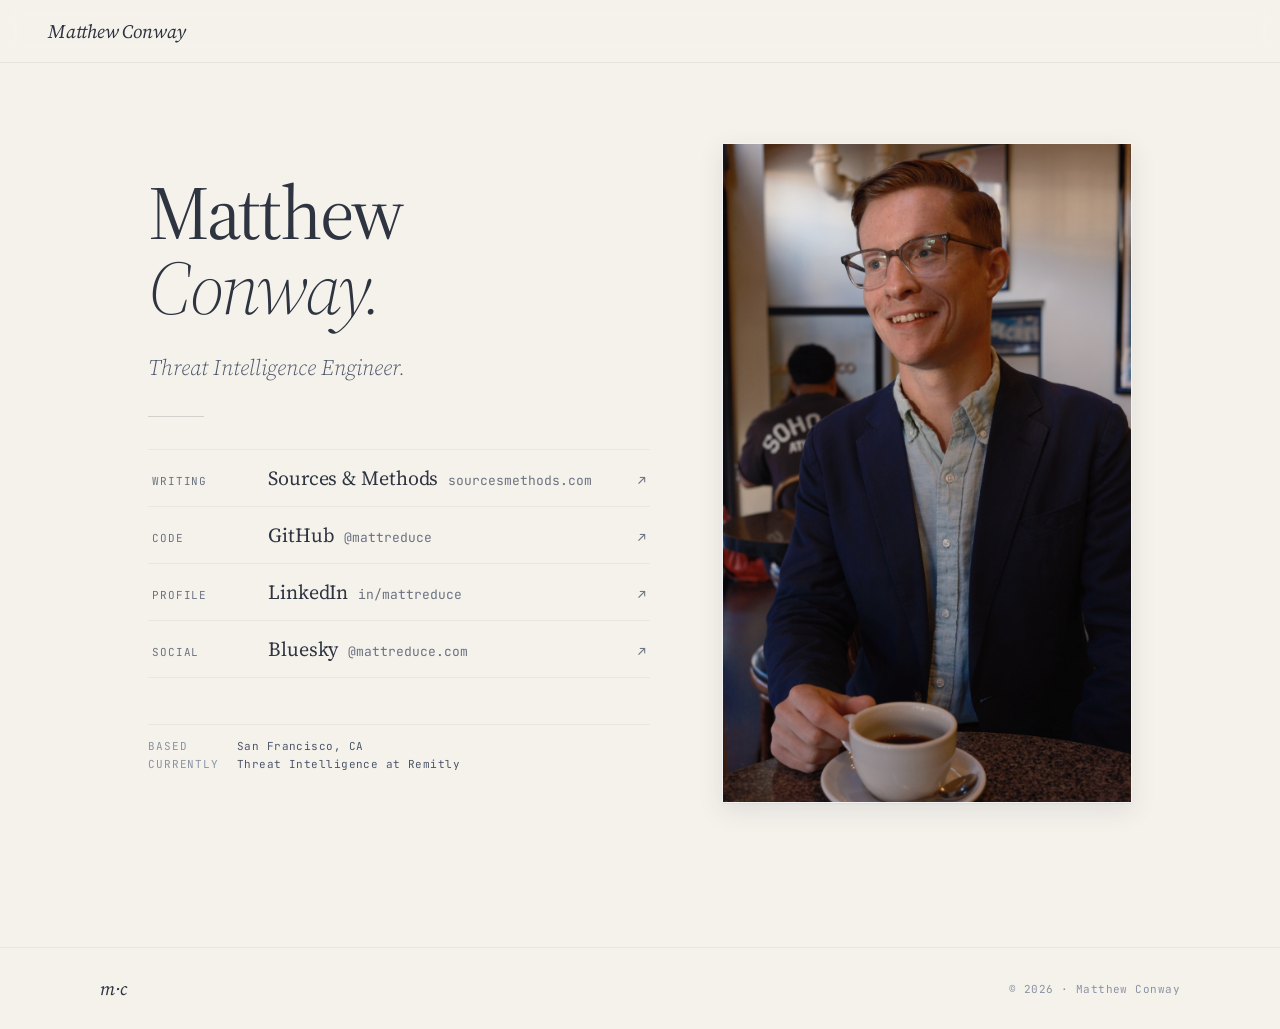
==== commit 9a8151db: "Restore nav, but simplified" ====
--- a/index.html
+++ b/index.html
@@ -4,9 +4,30 @@
   <meta charset="utf-8">
   <title>Matthew Conway</title>
   <meta name="viewport" content="width=device-width, initial-scale=1">
+  <meta name="description" content="Threat Intelligence Engineer based in San Francisco.">
+  <meta name="author" content="Matthew Conway">
+  <meta name="theme-color" content="#f5f2ec">
+  <link rel="canonical" href="https://mattreduce.com">
+
+  <meta property="og:type" content="website">
+  <meta property="og:url" content="https://mattreduce.com">
+  <meta property="og:title" content="Matthew Conway">
+  <meta property="og:description" content="Threat Intelligence Engineer based in San Francisco.">
+  <meta property="og:image" content="https://mattreduce.com/matthew.jpg">
+
+  <meta name="twitter:card" content="summary">
+  <meta name="twitter:title" content="Matthew Conway">
+  <meta name="twitter:description" content="Threat Intelligence Engineer based in San Francisco.">
+  <meta name="twitter:image" content="https://mattreduce.com/matthew.jpg">
+
   <link rel="stylesheet" href="styles.css">
 </head>
 <body>
+
+<nav class="mc-nav">
+  <a href="index.html" class="mc-brand">Matthew Conway</a>
+  <div class="mc-nav-meta"></div>
+</nav>
 
 <main class="mc-page" data-screen-label="home">
   <section class="mc-card">
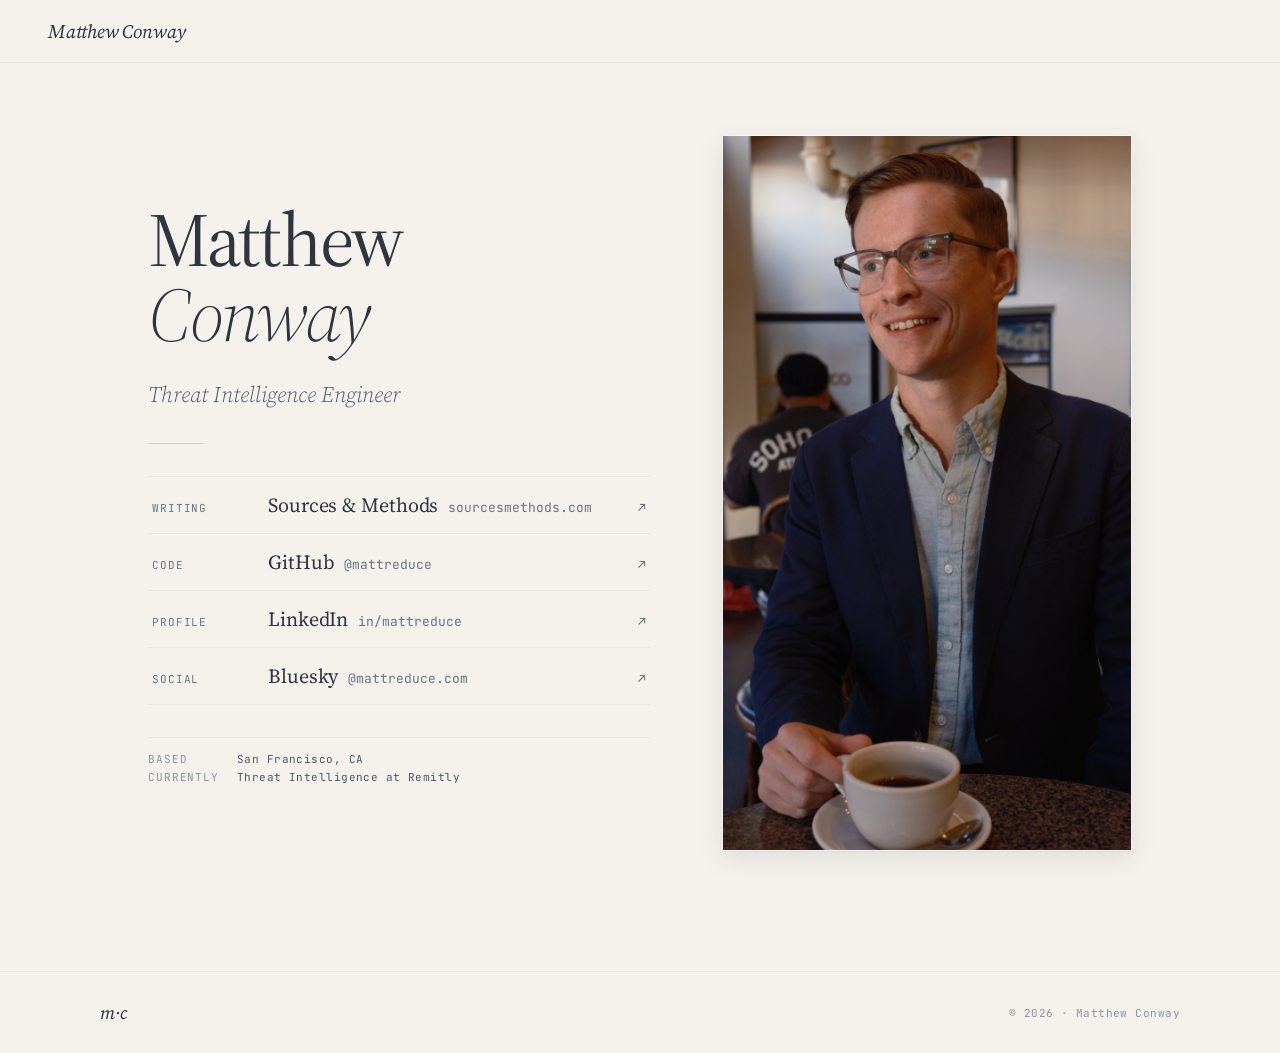
==== commit e1e231d2: "Remove full stops from home page" ====
--- a/index.html
+++ b/index.html
@@ -32,8 +32,8 @@
 <main class="mc-page" data-screen-label="home">
   <section class="mc-card">
     <div class="mc-card-text">
-      <h1 class="mc-card-name">Matthew<br><em class="it">Conway.</em></h1>
-      <p class="mc-card-role">Threat Intelligence Engineer.</p>
+      <h1 class="mc-card-name">Matthew<br><em class="it">Conway</em></h1>
+      <p class="mc-card-role">Threat Intelligence Engineer</p>
       <div class="mc-card-rule"></div>
 
       <ul class="mc-linklist">
--- a/styles.css
+++ b/styles.css
@@ -18,9 +18,7 @@
   display: flex; align-items: center; justify-content: space-between;
   padding: 18px 48px;
   border-bottom: 1px solid rgba(46,52,64,.08);
-  background: rgba(245,242,236,.85);
-  backdrop-filter: blur(10px);
-  -webkit-backdrop-filter: blur(10px);
+  background: var(--bg);
 }
 .mc-brand {
   font-family: var(--font-serif); font-style: italic; font-weight: 400;
@@ -42,7 +40,7 @@
 }
 
 /* ---------- LAYOUT ---------- */
-.mc-page { max-width: 1080px; margin: 0 auto; padding: 56px 48px 80px; }
+.mc-page { max-width: 1080px; margin: 0 auto; padding: 48px 48px 56px; }
 .mc-eyebrow {
   font-family: var(--font-sans); font-weight: 500; font-size: 12px;
   letter-spacing: 0.14em; text-transform: uppercase; color: var(--fg-3);
@@ -59,7 +57,7 @@
   gap: 72px;
   align-items: stretch;
   padding: 24px 0 0;
-  min-height: calc(100vh - 56px - 80px - 80px);
+  min-height: calc(100vh - 56px - 48px - 56px);
 }
 .mc-card-text {
   display: flex; flex-direction: column; justify-content: center;
@@ -161,7 +159,7 @@
   display: grid; grid-template-columns: auto 1fr; gap: 4px 18px;
   font-family: var(--font-mono); font-size: 11px;
   color: var(--fg-3); letter-spacing: 0.04em;
-  margin-top: 18px;
+  margin-top: 4px;
   padding-top: 14px;
   border-top: 1px solid var(--hairline);
 }
@@ -354,9 +352,9 @@
   .mc-nav { padding: 14px 24px; }
   .mc-nav-meta { display: none; }
   .mc-card-name, .mc-card-role, .mc-card-rule { display: none; }
-  .mc-page { padding: 32px 24px 64px; }
-  .mc-card { grid-template-columns: 1fr; gap: 36px; }
-  .mc-card-portrait { order: -1; max-width: 360px; }
+  .mc-page { padding: 24px 24px 44px; }
+  .mc-card { grid-template-columns: 1fr; gap: 20px; }
+  .mc-card-portrait { order: -1; max-width: 360px; margin: 0 auto; }
   .mc-card-name { font-size: 56px; }
   .mc-about { grid-template-columns: 1fr; gap: 36px; }
   .mc-about-portrait { position: static; max-width: 220px; }
@@ -366,5 +364,6 @@
   .mc-project { grid-template-columns: 1fr; }
   .mc-project-link { grid-row: auto; grid-column: auto; align-self: start; margin-top: 4px; }
   .mc-linklist a { grid-template-columns: 80px 1fr auto; gap: 12px; }
+  .mc-linklist .ll-name .ll-handle { display: block; margin-left: 0; margin-top: 2px; }
   .mc-footer { padding: 24px; }
 }
